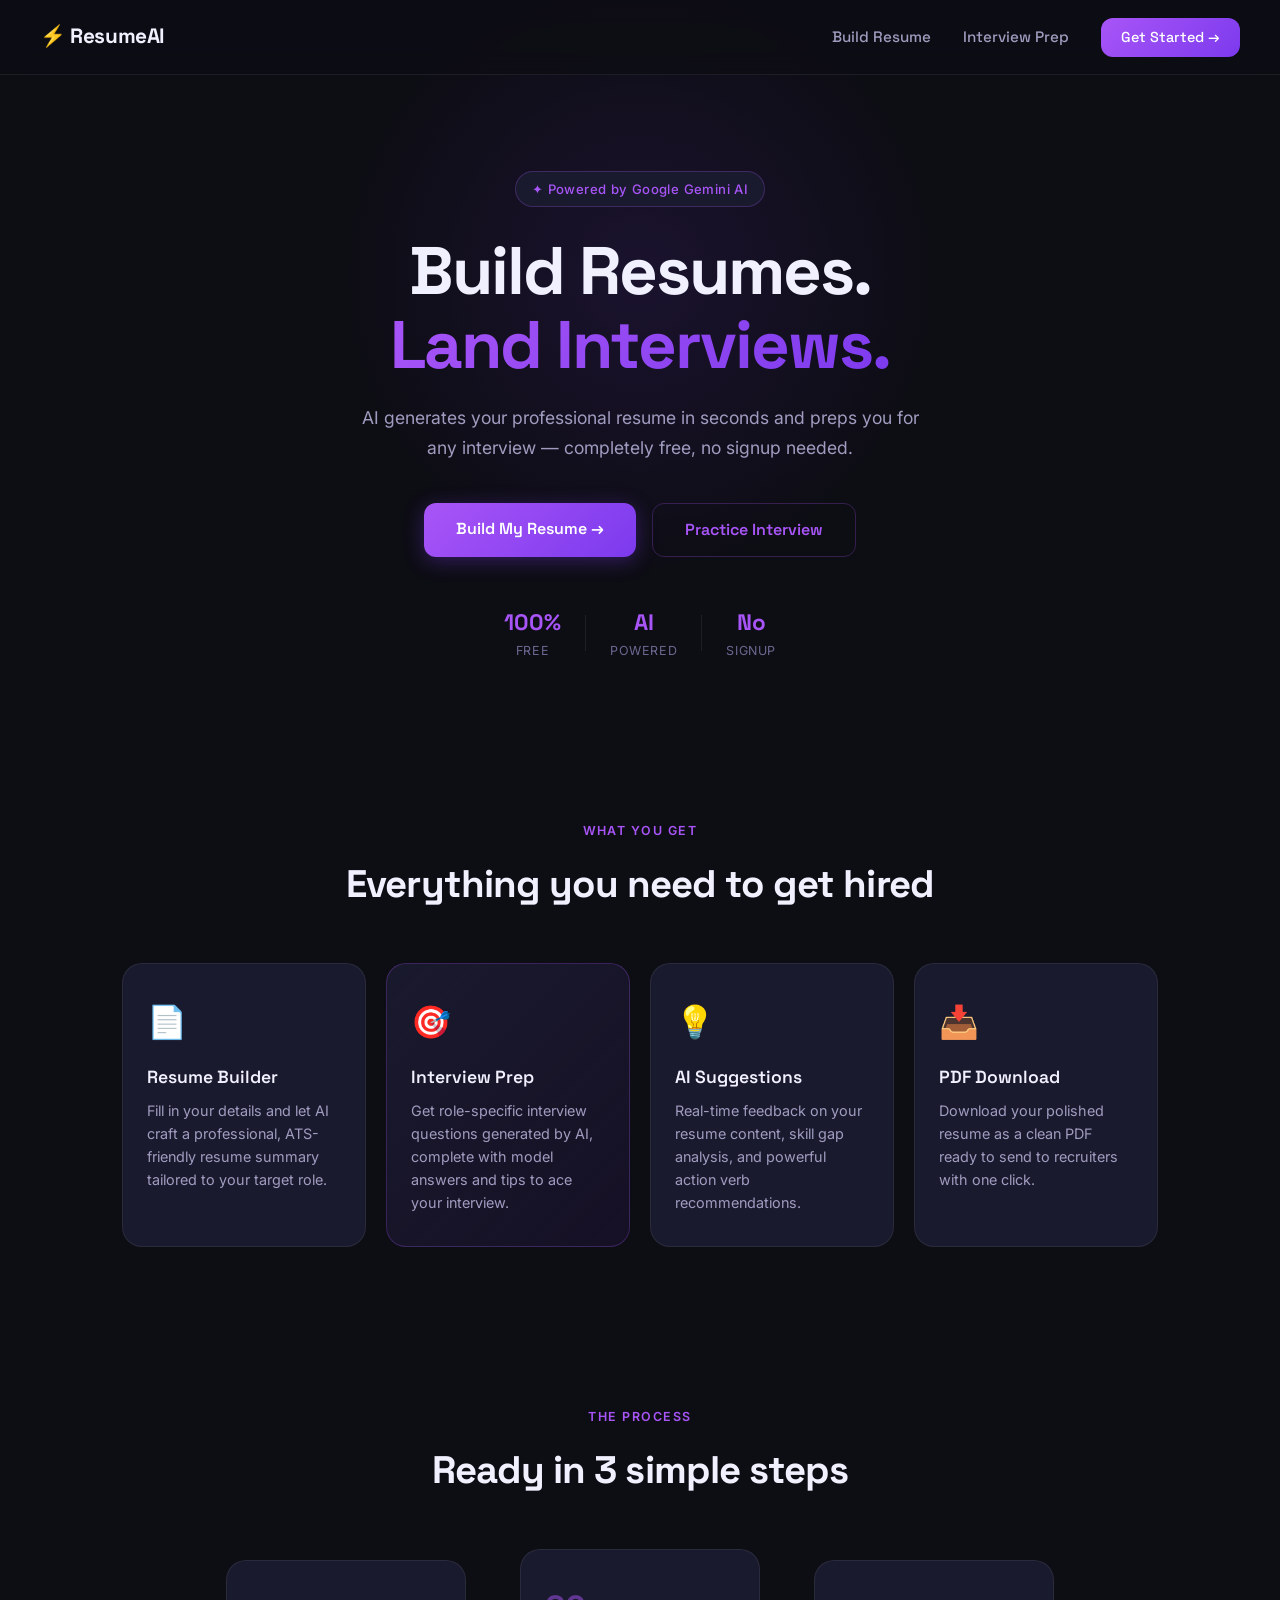
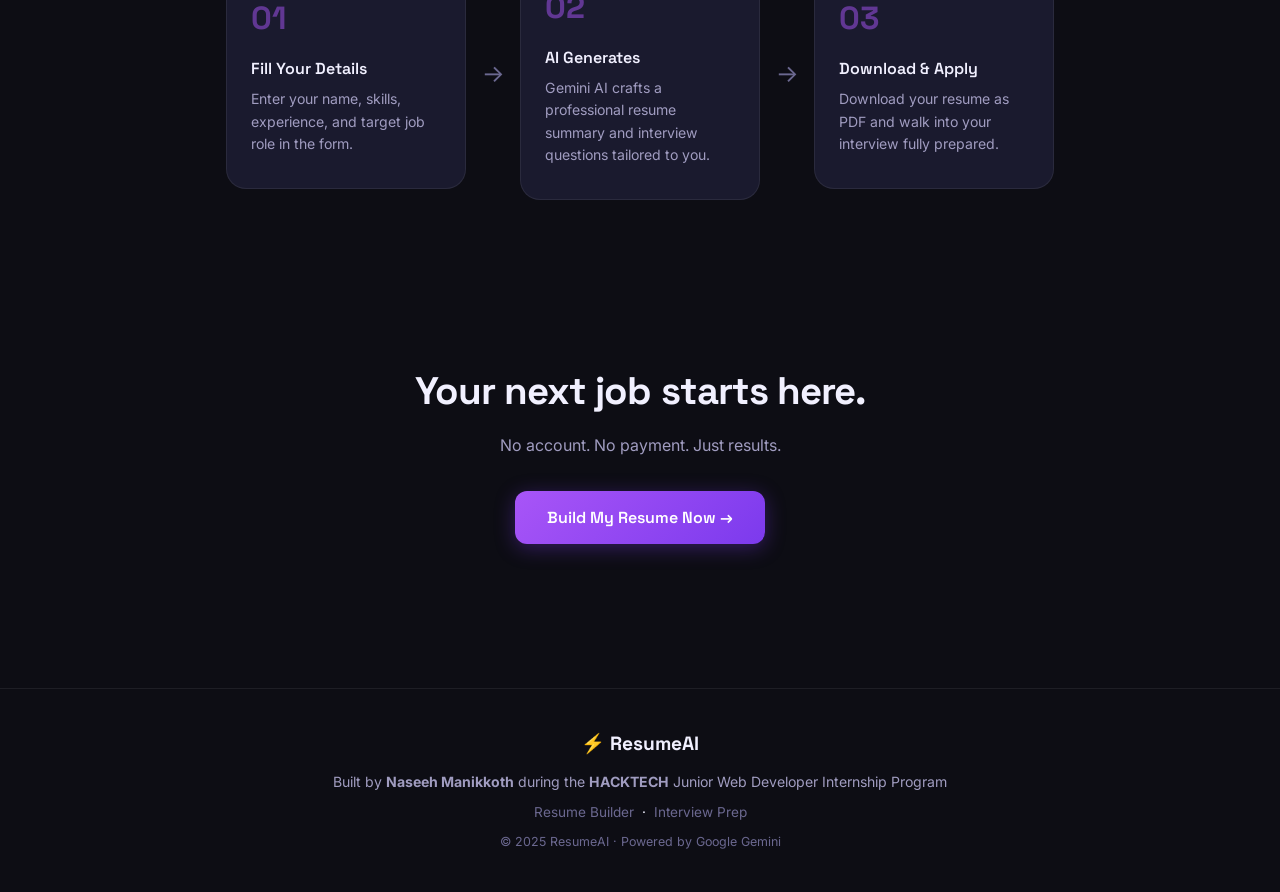
==== index.html @ ca69195d "Create index.html" ====
<!DOCTYPE html>
<html lang="en">
<head>
  <meta charset="UTF-8" />
  <meta name="viewport" content="width=device-width, initial-scale=1.0"/>
  <title>AI Resume Builder | HACKTECH</title>
  <link rel="stylesheet" href="css/style.css"/>
  <link href="https://fonts.googleapis.com/css2?family=Space+Grotesk:wght@400;500;600;700&family=Inter:wght@300;400;500&display=swap" rel="stylesheet"/>
</head>
<body>

  <nav class="navbar">
    <div class="nav-logo">⚡ ResumeAI</div>
    <div class="nav-links">
      <a href="resume-builder.html">Build Resume</a>
      <a href="interview-prep.html">Interview Prep</a>
      <a href="resume-builder.html" class="btn-nav">Get Started →</a>
    </div>
    <div class="hamburger" onclick="toggleMenu()">☰</div>
  </nav>


  <div class="mobile-menu" id="mobileMenu">
    <a href="resume-builder.html" onclick="toggleMenu()">Build Resume</a>
    <a href="interview-prep.html" onclick="toggleMenu()">Interview Prep</a>
    <a href="resume-builder.html" class="btn-nav" onclick="toggleMenu()">Get Started →</a>
  </div>


  <section class="hero">
    <div class="hero-badge">✦ Powered by Google Gemini AI</div>
    <h1 class="hero-title">Build Resumes.<br/><span class="gradient-text">Land Interviews.</span></h1>
    <p class="hero-sub">AI generates your professional resume in seconds and preps you for any interview — completely free, no signup needed.</p>
    <div class="hero-buttons">
      <a href="resume-builder.html" class="btn-primary">Build My Resume →</a>
      <a href="interview-prep.html" class="btn-secondary">Practice Interview</a>
    </div>
    <div class="hero-stats">
      <div class="stat"><span class="stat-num">100%</span><span class="stat-label">Free</span></div>
      <div class="stat-divider"></div>
      <div class="stat"><span class="stat-num">AI</span><span class="stat-label">Powered</span></div>
      <div class="stat-divider"></div>
      <div class="stat"><span class="stat-num">No</span><span class="stat-label">Signup</span></div>
    </div>
  </section>


  <section class="features">
    <p class="section-eyebrow">What you get</p>
    <h2 class="section-title">Everything you need to get hired</h2>
    <div class="features-grid">
      <div class="feature-card">
        <div class="feature-icon">📄</div>
        <h3>Resume Builder</h3>
        <p>Fill in your details and let AI craft a professional, ATS-friendly resume summary tailored to your target role.</p>
      </div>
      <div class="feature-card feature-card--highlight">
        <div class="feature-icon">🎯</div>
        <h3>Interview Prep</h3>
        <p>Get role-specific interview questions generated by AI, complete with model answers and tips to ace your interview.</p>
      </div>
      <div class="feature-card">
        <div class="feature-icon">💡</div>
        <h3>AI Suggestions</h3>
        <p>Real-time feedback on your resume content, skill gap analysis, and powerful action verb recommendations.</p>
      </div>
      <div class="feature-card">
        <div class="feature-icon">📥</div>
        <h3>PDF Download</h3>
        <p>Download your polished resume as a clean PDF ready to send to recruiters with one click.</p>
      </div>
    </div>
  </section>


  <section class="how-it-works">
    <p class="section-eyebrow">The process</p>
    <h2 class="section-title">Ready in 3 simple steps</h2>
    <div class="steps">
      <div class="step">
        <div class="step-num">01</div>
        <h3>Fill Your Details</h3>
        <p>Enter your name, skills, experience, and target job role in the form.</p>
      </div>
      <div class="step-arrow">→</div>
      <div class="step">
        <div class="step-num">02</div>
        <h3>AI Generates</h3>
        <p>Gemini AI crafts a professional resume summary and interview questions tailored to you.</p>
      </div>
      <div class="step-arrow">→</div>
      <div class="step">
        <div class="step-num">03</div>
        <h3>Download & Apply</h3>
        <p>Download your resume as PDF and walk into your interview fully prepared.</p>
      </div>
    </div>
  </section>


  <section class="cta-section">
    <h2>Your next job starts here.</h2>
    <p>No account. No payment. Just results.</p>
    <a href="resume-builder.html" class="btn-primary">Build My Resume Now →</a>
  </section>

  <footer class="footer">
    <div class="footer-logo">⚡ ResumeAI</div>
    <p class="footer-credit">Built by <strong>Naseeh Manikkoth</strong> during the <strong>HACKTECH</strong> Junior Web Developer Internship Program</p>
    <p class="footer-links">
      <a href="resume-builder.html">Resume Builder</a> &nbsp;·&nbsp;
      <a href="interview-prep.html">Interview Prep</a>
    </p>
    <p class="footer-copy">© 2025 ResumeAI · Powered by Google Gemini</p>
  </footer>

  <script src="js/main.js"></script>
</body>
</html>
---- css/style.css ----
/* =============================================
   RESUMEAI — GLOBAL STYLES
   Theme: Purple & Dark (Modern/Techy)
   Fonts: Space Grotesk (display) + Inter (body)
============================================= */

/* --- RESET & BASE --- */
*, *::before, *::after { box-sizing: border-box; margin: 0; padding: 0; }

:root {
  --bg-base:        #0d0d14;
  --bg-surface:     #13131f;
  --bg-card:        #1a1a2e;
  --bg-card-hover:  #1f1f38;
  --purple-bright:  #a855f7;
  --purple-mid:     #7c3aed;
  --purple-soft:    #6d28d9;
  --purple-glow:    rgba(168, 85, 247, 0.15);
  --purple-border:  rgba(168, 85, 247, 0.25);
  --text-primary:   #f1f0ff;
  --text-secondary: #a09cc0;
  --text-muted:     #6b6890;
  --border:         rgba(255,255,255,0.07);
  --border-hover:   rgba(168, 85, 247, 0.4);
  --gradient:       linear-gradient(135deg, #a855f7, #7c3aed);
  --font-display:   'Space Grotesk', sans-serif;
  --font-body:      'Inter', sans-serif;
  --radius:         12px;
  --radius-lg:      20px;
  --transition:     0.2s ease;
}

html { scroll-behavior: smooth; }

body {
  background-color: var(--bg-base);
  color: var(--text-primary);
  font-family: var(--font-body);
  font-size: 16px;
  line-height: 1.6;
  min-height: 100vh;
}

a { color: var(--purple-bright); text-decoration: none; transition: color var(--transition); }
a:hover { color: #c084fc; }

input, select, textarea {
  width: 100%;
  background: var(--bg-card);
  border: 1px solid var(--border);
  border-radius: var(--radius);
  color: var(--text-primary);
  font-family: var(--font-body);
  font-size: 0.95rem;
  padding: 0.75rem 1rem;
  outline: none;
  transition: border-color var(--transition), box-shadow var(--transition);
}
input::placeholder, textarea::placeholder { color: var(--text-muted); }
input:focus, select:focus, textarea:focus {
  border-color: var(--purple-bright);
  box-shadow: 0 0 0 3px var(--purple-glow);
}
select option { background: var(--bg-card); }
textarea { resize: vertical; }

/* --- BUTTONS --- */
.btn-primary {
  display: inline-block;
  background: var(--gradient);
  color: #fff;
  font-family: var(--font-display);
  font-size: 1rem;
  font-weight: 600;
  padding: 0.85rem 2rem;
  border-radius: var(--radius);
  border: none;
  cursor: pointer;
  transition: opacity var(--transition), transform var(--transition), box-shadow var(--transition);
  box-shadow: 0 4px 20px rgba(124, 58, 237, 0.35);
}
.btn-primary:hover {
  opacity: 0.92;
  transform: translateY(-1px);
  box-shadow: 0 6px 28px rgba(124, 58, 237, 0.5);
  color: #fff;
}

.btn-secondary {
  display: inline-block;
  background: transparent;
  color: var(--purple-bright);
  font-family: var(--font-display);
  font-size: 1rem;
  font-weight: 600;
  padding: 0.85rem 2rem;
  border-radius: var(--radius);
  border: 1.5px solid var(--purple-border);
  cursor: pointer;
  transition: background var(--transition), border-color var(--transition);
}
.btn-secondary:hover {
  background: var(--purple-glow);
  border-color: var(--purple-bright);
  color: var(--purple-bright);
}

.btn-full { width: 100%; text-align: center; }

/* --- NAVBAR --- */
.navbar {
  display: flex;
  align-items: center;
  justify-content: space-between;
  padding: 1.1rem 2.5rem;
  background: rgba(13,13,20,0.85);
  backdrop-filter: blur(12px);
  border-bottom: 1px solid var(--border);
  position: sticky;
  top: 0;
  z-index: 100;
}

.nav-logo {
  font-family: var(--font-display);
  font-size: 1.3rem;
  font-weight: 700;
  color: var(--text-primary);
  letter-spacing: -0.02em;
}

.nav-links {
  display: flex;
  align-items: center;
  gap: 2rem;
}
.nav-links a {
  color: var(--text-secondary);
  font-family: var(--font-display);
  font-size: 0.95rem;
  font-weight: 500;
}
.nav-links a:hover, .nav-links a.active { color: var(--text-primary); }
.btn-nav {
  background: var(--gradient);
  color: #fff !important;
  padding: 0.5rem 1.25rem;
  border-radius: var(--radius);
  font-size: 0.9rem !important;
}
.btn-nav:hover { opacity: 0.88; }

.hamburger {
  display: none;
  font-size: 1.5rem;
  cursor: pointer;
  color: var(--text-primary);
}

.mobile-menu {
  display: none;
  flex-direction: column;
  gap: 0;
  background: var(--bg-surface);
  border-bottom: 1px solid var(--border);
}
.mobile-menu a {
  padding: 1rem 2rem;
  color: var(--text-secondary);
  font-family: var(--font-display);
  border-bottom: 1px solid var(--border);
}
.mobile-menu a:hover { color: var(--text-primary); background: var(--bg-card); }
.mobile-menu.open { display: flex; }

/* --- HERO --- */
.hero {
  text-align: center;
  padding: 6rem 2rem 5rem;
  max-width: 820px;
  margin: 0 auto;
  position: relative;
}

.hero::before {
  content: '';
  position: absolute;
  top: -100px;
  left: 50%;
  transform: translateX(-50%);
  width: 600px;
  height: 600px;
  background: radial-gradient(ellipse, rgba(124,58,237,0.12) 0%, transparent 70%);
  pointer-events: none;
  z-index: 0;
}

.hero > * { position: relative; z-index: 1; }

.hero-badge {
  display: inline-block;
  background: var(--bg-card);
  border: 1px solid var(--purple-border);
  color: var(--purple-bright);
  font-size: 0.82rem;
  font-weight: 500;
  padding: 0.4rem 1rem;
  border-radius: 999px;
  margin-bottom: 1.75rem;
  letter-spacing: 0.03em;
}

.hero-title {
  font-family: var(--font-display);
  font-size: clamp(2.6rem, 6vw, 4.2rem);
  font-weight: 700;
  line-height: 1.1;
  letter-spacing: -0.03em;
  margin-bottom: 1.25rem;
  color: var(--text-primary);
}

.gradient-text {
  background: var(--gradient);
  -webkit-background-clip: text;
  -webkit-text-fill-color: transparent;
  background-clip: text;
}

.hero-sub {
  font-size: 1.1rem;
  color: var(--text-secondary);
  max-width: 560px;
  margin: 0 auto 2.5rem;
  line-height: 1.7;
}

.hero-buttons {
  display: flex;
  gap: 1rem;
  justify-content: center;
  flex-wrap: wrap;
  margin-bottom: 3rem;
}

.hero-stats {
  display: flex;
  align-items: center;
  justify-content: center;
  gap: 1.5rem;
}
.stat { display: flex; flex-direction: column; align-items: center; }
.stat-num {
  font-family: var(--font-display);
  font-size: 1.4rem;
  font-weight: 700;
  color: var(--purple-bright);
}
.stat-label { font-size: 0.78rem; color: var(--text-muted); text-transform: uppercase; letter-spacing: 0.05em; }
.stat-divider { width: 1px; height: 36px; background: var(--border); }

/* --- SECTION SHARED --- */
.section-eyebrow {
  font-size: 0.78rem;
  font-weight: 600;
  text-transform: uppercase;
  letter-spacing: 0.12em;
  color: var(--purple-bright);
  margin-bottom: 0.75rem;
}
.section-title {
  font-family: var(--font-display);
  font-size: clamp(1.8rem, 3vw, 2.5rem);
  font-weight: 700;
  letter-spacing: -0.025em;
  margin-bottom: 3rem;
  color: var(--text-primary);
}

/* --- FEATURES --- */
.features {
  padding: 5rem 2rem;
  max-width: 1100px;
  margin: 0 auto;
  text-align: center;
}
.features-grid {
  display: grid;
  grid-template-columns: repeat(auto-fit, minmax(220px, 1fr));
  gap: 1.25rem;
}
.feature-card {
  background: var(--bg-card);
  border: 1px solid var(--border);
  border-radius: var(--radius-lg);
  padding: 2rem 1.5rem;
  text-align: left;
  transition: border-color var(--transition), transform var(--transition);
}
.feature-card:hover {
  border-color: var(--border-hover);
  transform: translateY(-3px);
}
.feature-card--highlight {
  border-color: var(--purple-border);
  background: linear-gradient(135deg, var(--bg-card) 0%, rgba(124,58,237,0.08) 100%);
}
.feature-icon { font-size: 2rem; margin-bottom: 1rem; }
.feature-card h3 {
  font-family: var(--font-display);
  font-size: 1.1rem;
  font-weight: 600;
  margin-bottom: 0.5rem;
  color: var(--text-primary);
}
.feature-card p { font-size: 0.9rem; color: var(--text-secondary); line-height: 1.6; }

/* --- HOW IT WORKS --- */
.how-it-works {
  padding: 5rem 2rem;
  max-width: 900px;
  margin: 0 auto;
  text-align: center;
}
.steps {
  display: flex;
  align-items: center;
  justify-content: center;
  gap: 1rem;
  flex-wrap: wrap;
}
.step {
  background: var(--bg-card);
  border: 1px solid var(--border);
  border-radius: var(--radius-lg);
  padding: 2rem 1.5rem;
  flex: 1;
  min-width: 180px;
  max-width: 240px;
  text-align: left;
}
.step-num {
  font-family: var(--font-display);
  font-size: 2rem;
  font-weight: 700;
  color: var(--purple-bright);
  opacity: 0.5;
  margin-bottom: 0.75rem;
}
.step h3 {
  font-family: var(--font-display);
  font-size: 1rem;
  font-weight: 600;
  margin-bottom: 0.4rem;
}
.step p { font-size: 0.88rem; color: var(--text-secondary); }
.step-arrow { font-size: 1.5rem; color: var(--text-muted); }

/* --- CTA --- */
.cta-section {
  text-align: center;
  padding: 5rem 2rem;
  max-width: 600px;
  margin: 0 auto;
}
.cta-section h2 {
  font-family: var(--font-display);
  font-size: clamp(1.8rem, 3vw, 2.5rem);
  font-weight: 700;
  letter-spacing: -0.025em;
  margin-bottom: 0.75rem;
}
.cta-section p { color: var(--text-secondary); margin-bottom: 2rem; }

/* --- PAGE HEADER (inner pages) --- */
.page-header {
  text-align: center;
  padding: 3.5rem 2rem 2rem;
  max-width: 700px;
  margin: 0 auto;
}
.page-header h1 {
  font-family: var(--font-display);
  font-size: clamp(1.8rem, 4vw, 2.8rem);
  font-weight: 700;
  letter-spacing: -0.025em;
  margin-bottom: 0.75rem;
}
.page-sub { color: var(--text-secondary); font-size: 1rem; }

/* --- FORM SHARED --- */
.form-section { margin-bottom: 2rem; }
.form-section-title {
  font-family: var(--font-display);
  font-size: 0.78rem;
  font-weight: 600;
  text-transform: uppercase;
  letter-spacing: 0.1em;
  color: var(--purple-bright);
  margin-bottom: 1rem;
  padding-bottom: 0.5rem;
  border-bottom: 1px solid var(--border);
}
.form-group { margin-bottom: 1rem; }
.form-group label {
  display: block;
  font-size: 0.88rem;
  font-weight: 500;
  color: var(--text-secondary);
  margin-bottom: 0.4rem;
}
.form-row {
  display: grid;
  grid-template-columns: 1fr 1fr;
  gap: 1rem;
}
.panel-title {
  font-family: var(--font-display);
  font-size: 1.2rem;
  font-weight: 700;
  margin-bottom: 1.5rem;
  color: var(--text-primary);
}

/* --- EMPTY & LOADING STATES --- */
.empty-state {
  display: flex;
  flex-direction: column;
  align-items: center;
  justify-content: center;
  height: 300px;
  text-align: center;
  color: var(--text-secondary);
}
.empty-icon { font-size: 3rem; margin-bottom: 1rem; opacity: 0.5; }
.empty-state p { font-size: 0.95rem; line-height: 1.6; }
.empty-sub { font-size: 0.82rem !important; color: var(--text-muted); margin-top: 0.4rem; }

.loading-state {
  display: flex;
  flex-direction: column;
  align-items: center;
  justify-content: center;
  height: 300px;
  gap: 1.25rem;
  color: var(--text-secondary);
}
.loader {
  width: 40px;
  height: 40px;
  border: 3px solid var(--border);
  border-top-color: var(--purple-bright);
  border-radius: 50%;
  animation: spin 0.8s linear infinite;
}
@keyframes spin { to { transform: rotate(360deg); } }

/* --- FOOTER --- */
.footer {
  text-align: center;
  padding: 2.5rem 2rem;
  border-top: 1px solid var(--border);
  margin-top: 4rem;
}
.footer-logo {
  font-family: var(--font-display);
  font-size: 1.2rem;
  font-weight: 700;
  margin-bottom: 0.75rem;
}
.footer-credit { font-size: 0.88rem; color: var(--text-secondary); margin-bottom: 0.5rem; }
.footer-links { font-size: 0.85rem; margin-bottom: 0.5rem; }
.footer-links a { color: var(--text-muted); }
.footer-links a:hover { color: var(--purple-bright); }
.footer-copy { font-size: 0.78rem; color: var(--text-muted); }

/* --- RESPONSIVE --- */
@media (max-width: 768px) {
  .nav-links { display: none; }
  .hamburger { display: block; }
  .navbar { padding: 1rem 1.5rem; }
  .form-row { grid-template-columns: 1fr; }
  .hero { padding: 4rem 1.5rem 3rem; }
  .features, .how-it-works { padding: 3rem 1.5rem; }
  .steps { flex-direction: column; align-items: stretch; }
  .step { max-width: 100%; }
  .step-arrow { transform: rotate(90deg); }
}
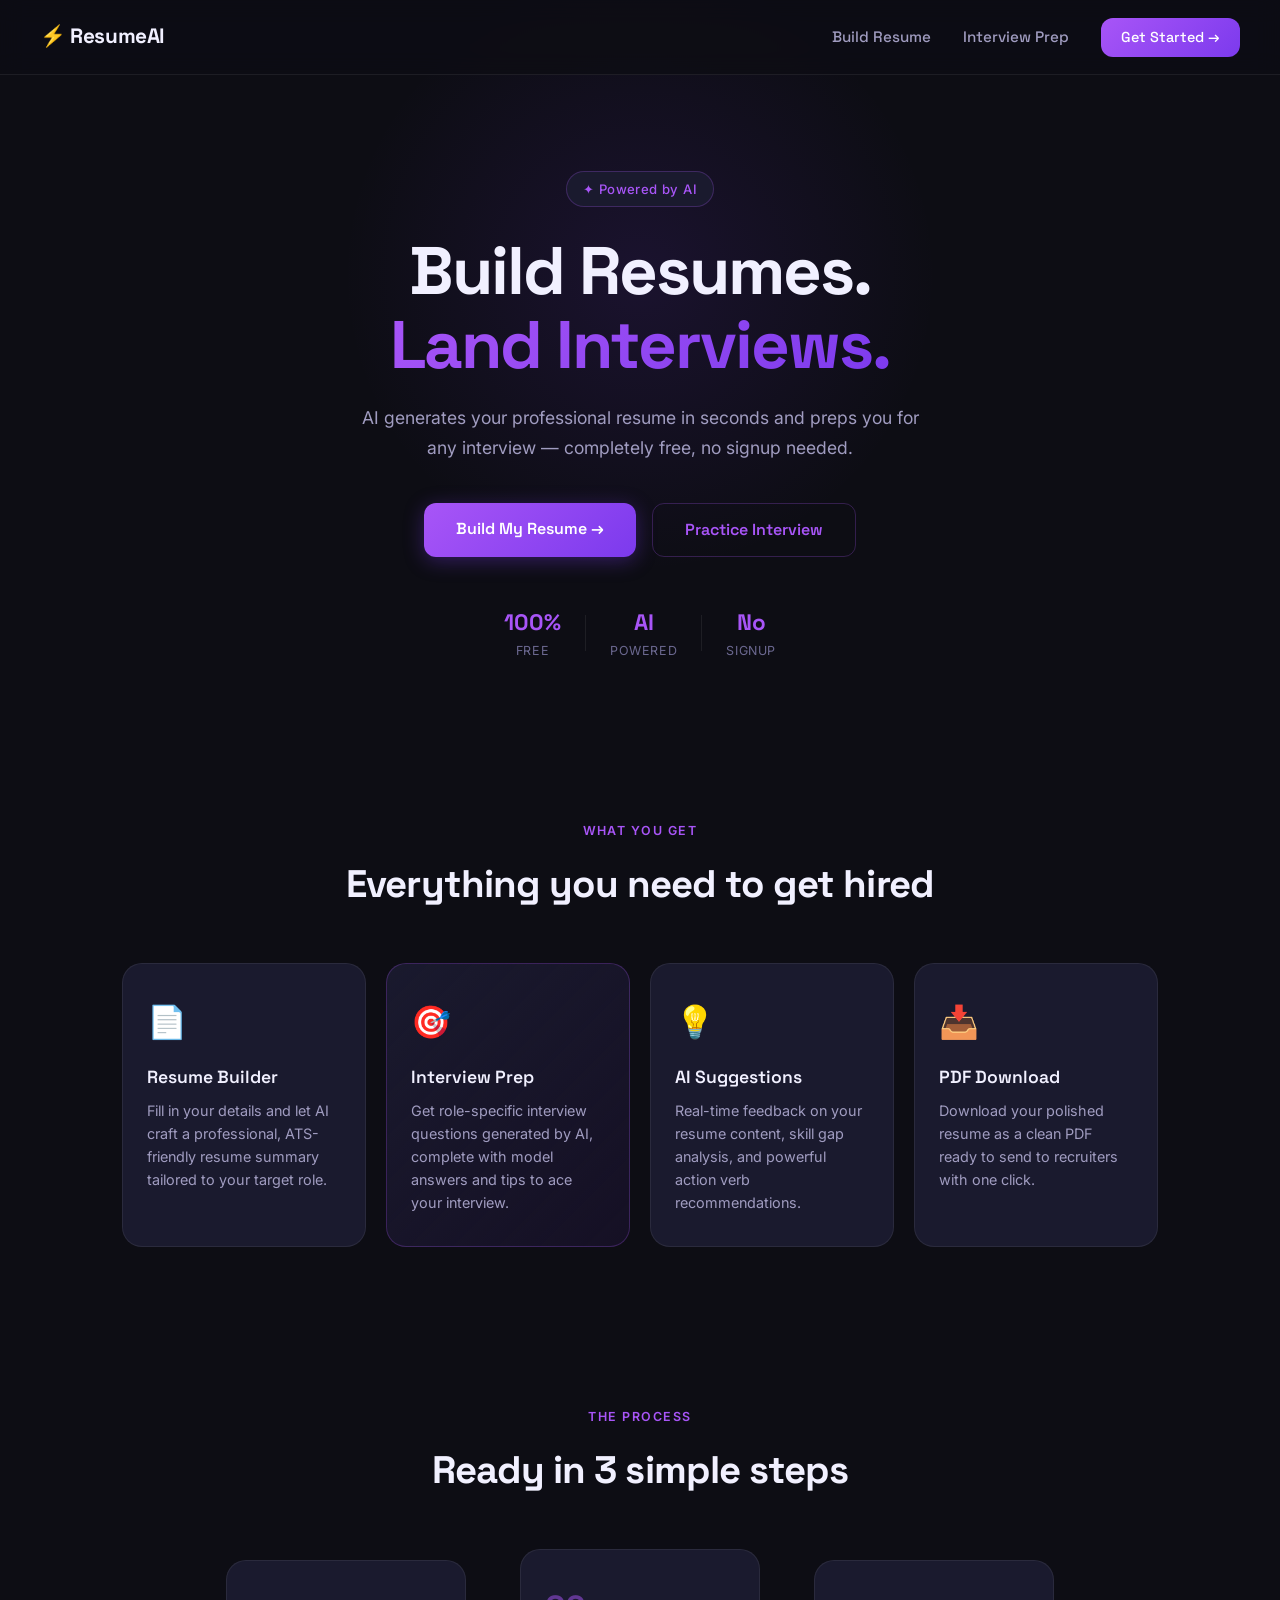
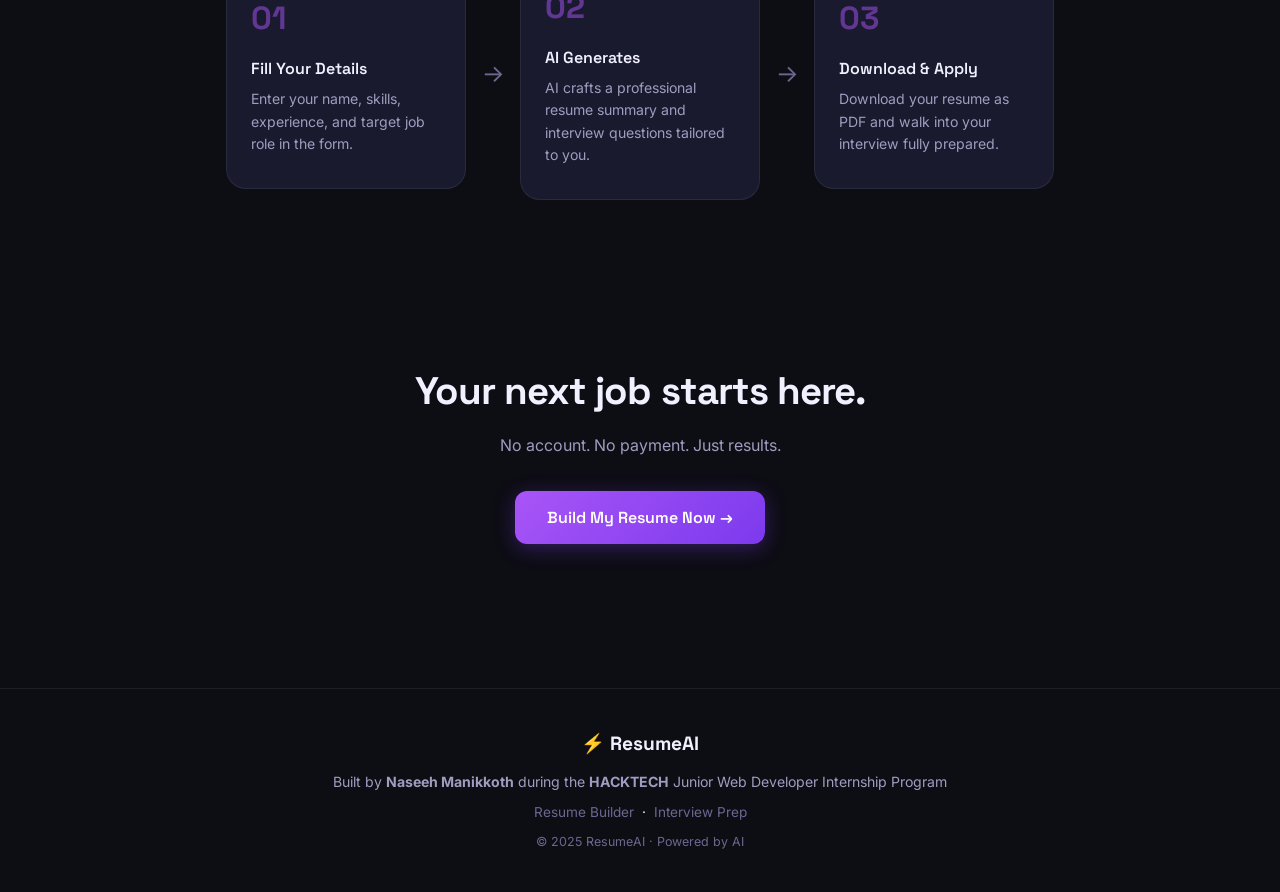
==== commit caabefcb: "Update index.html" ====
--- a/index.html
+++ b/index.html
@@ -28,7 +28,7 @@
 
 
   <section class="hero">
-    <div class="hero-badge">✦ Powered by Google Gemini AI</div>
+    <div class="hero-badge">✦ Powered by AI</div>
     <h1 class="hero-title">Build Resumes.<br/><span class="gradient-text">Land Interviews.</span></h1>
     <p class="hero-sub">AI generates your professional resume in seconds and preps you for any interview — completely free, no signup needed.</p>
     <div class="hero-buttons">
@@ -86,7 +86,7 @@
       <div class="step">
         <div class="step-num">02</div>
         <h3>AI Generates</h3>
-        <p>Gemini AI crafts a professional resume summary and interview questions tailored to you.</p>
+        <p>AI crafts a professional resume summary and interview questions tailored to you.</p>
       </div>
       <div class="step-arrow">→</div>
       <div class="step">
@@ -111,7 +111,7 @@
       <a href="resume-builder.html">Resume Builder</a> &nbsp;·&nbsp;
       <a href="interview-prep.html">Interview Prep</a>
     </p>
-    <p class="footer-copy">© 2025 ResumeAI · Powered by Google Gemini</p>
+    <p class="footer-copy">© 2025 ResumeAI · Powered by AI</p>
   </footer>
 
   <script src="js/main.js"></script>
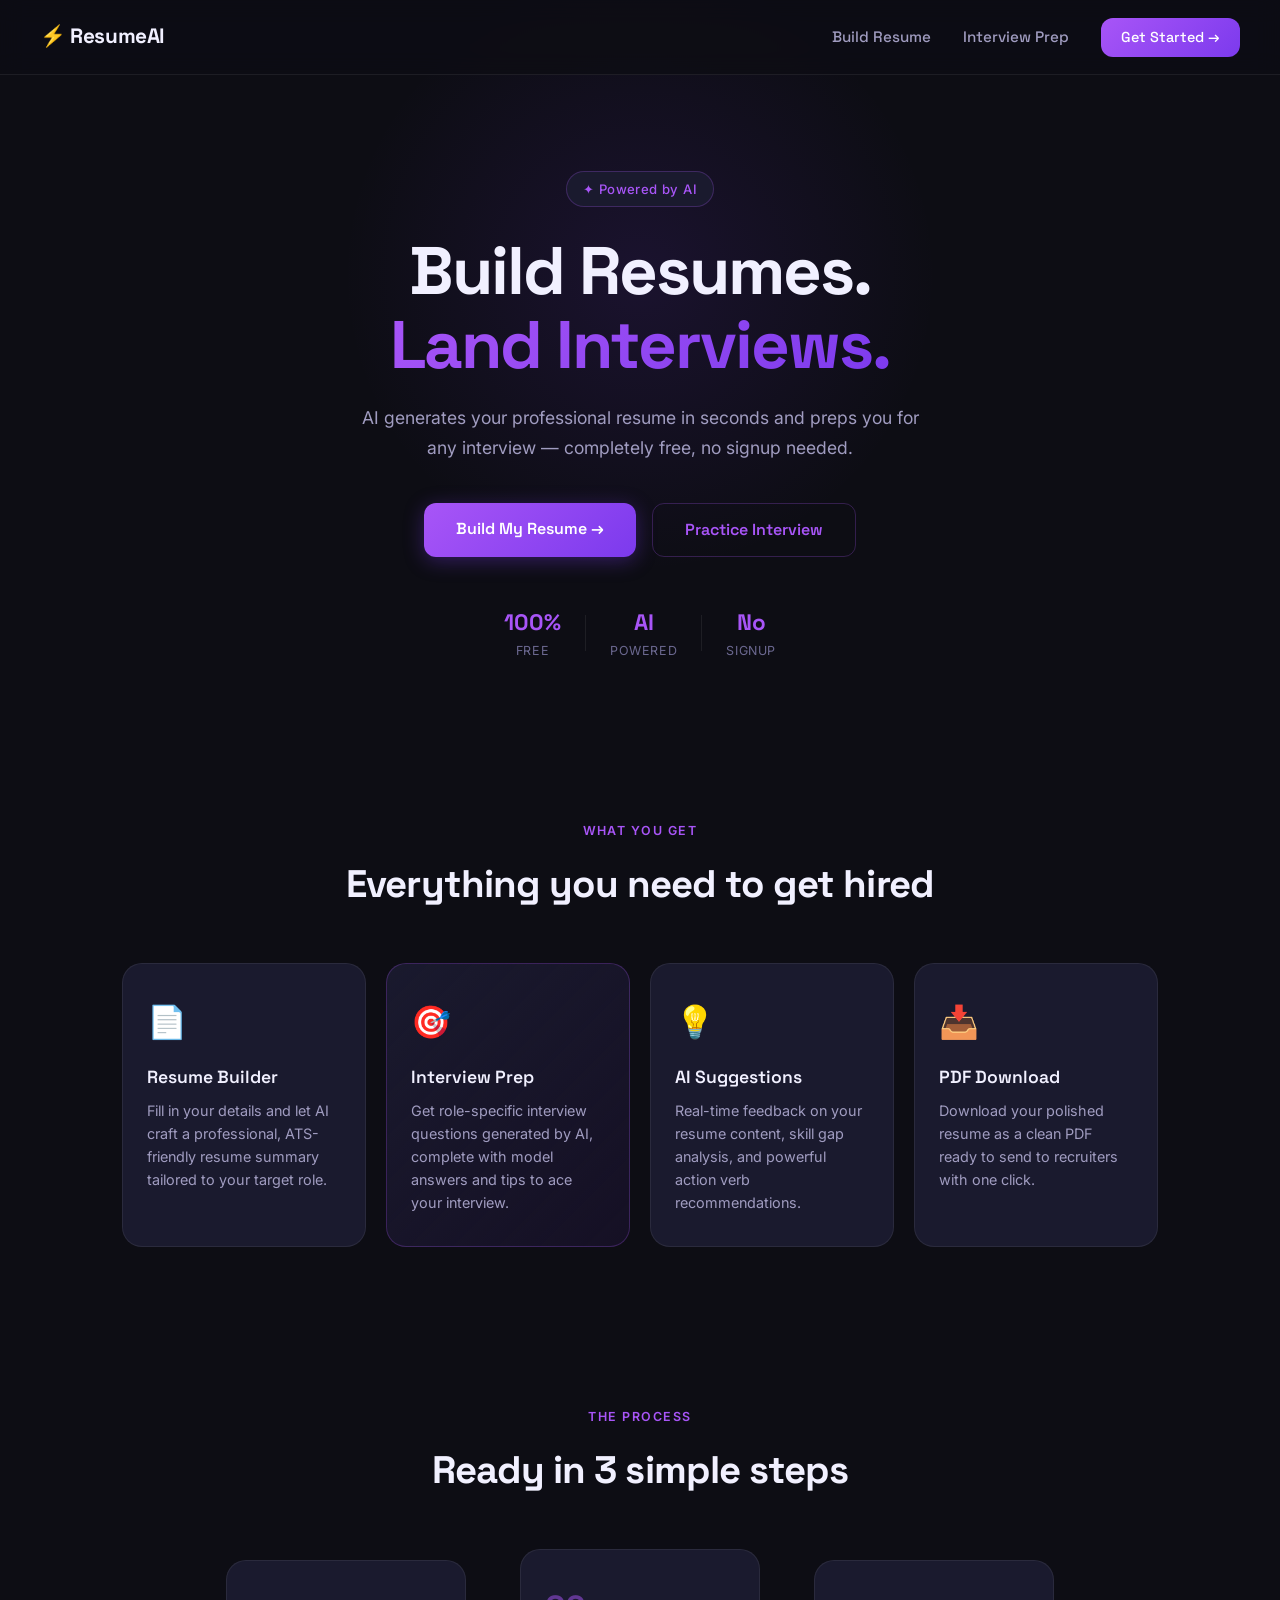
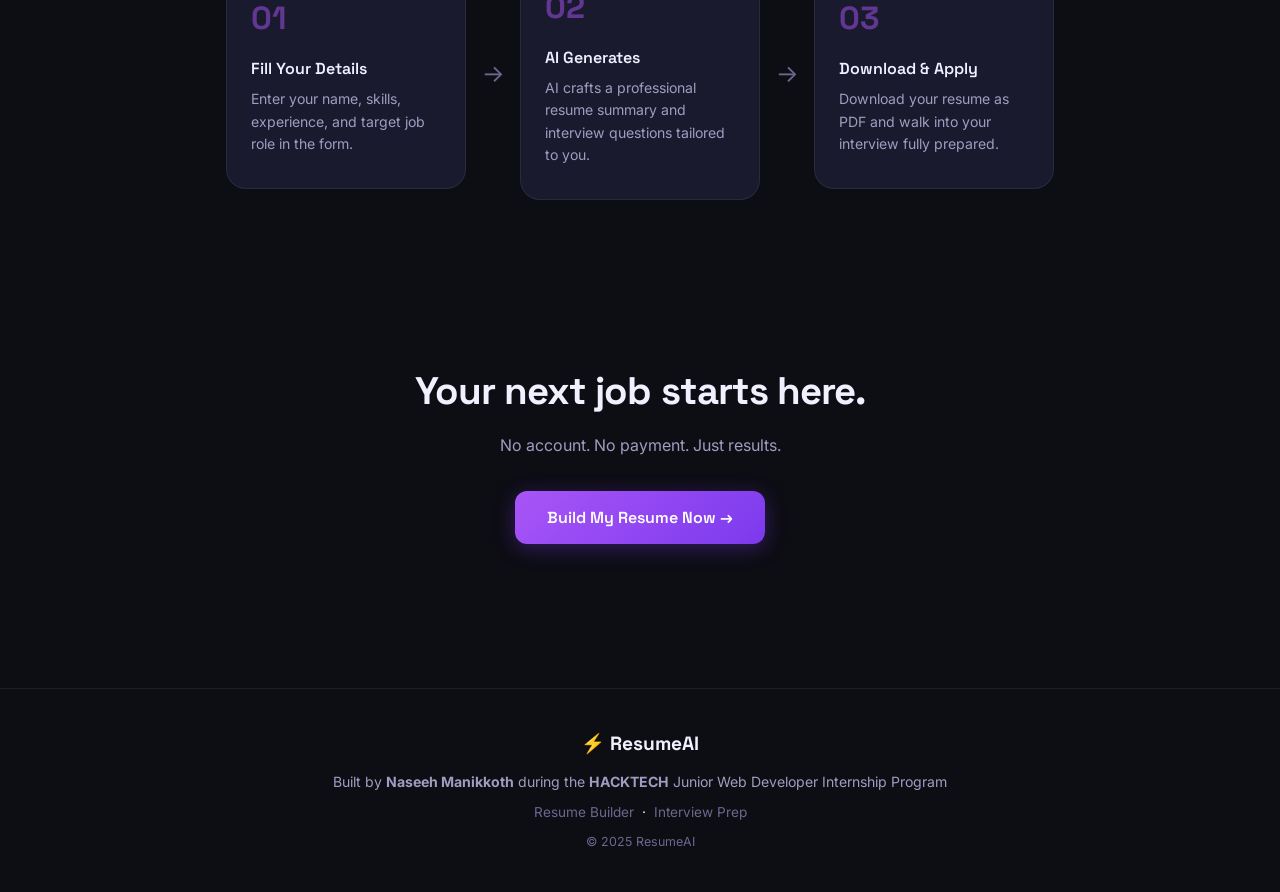
==== commit f69472ab: "Update index.html" ====
--- a/index.html
+++ b/index.html
@@ -111,7 +111,7 @@
       <a href="resume-builder.html">Resume Builder</a> &nbsp;·&nbsp;
       <a href="interview-prep.html">Interview Prep</a>
     </p>
-    <p class="footer-copy">© 2025 ResumeAI · Powered by AI</p>
+    <p class="footer-copy">© 2025 ResumeAI</p>
   </footer>
 
   <script src="js/main.js"></script>
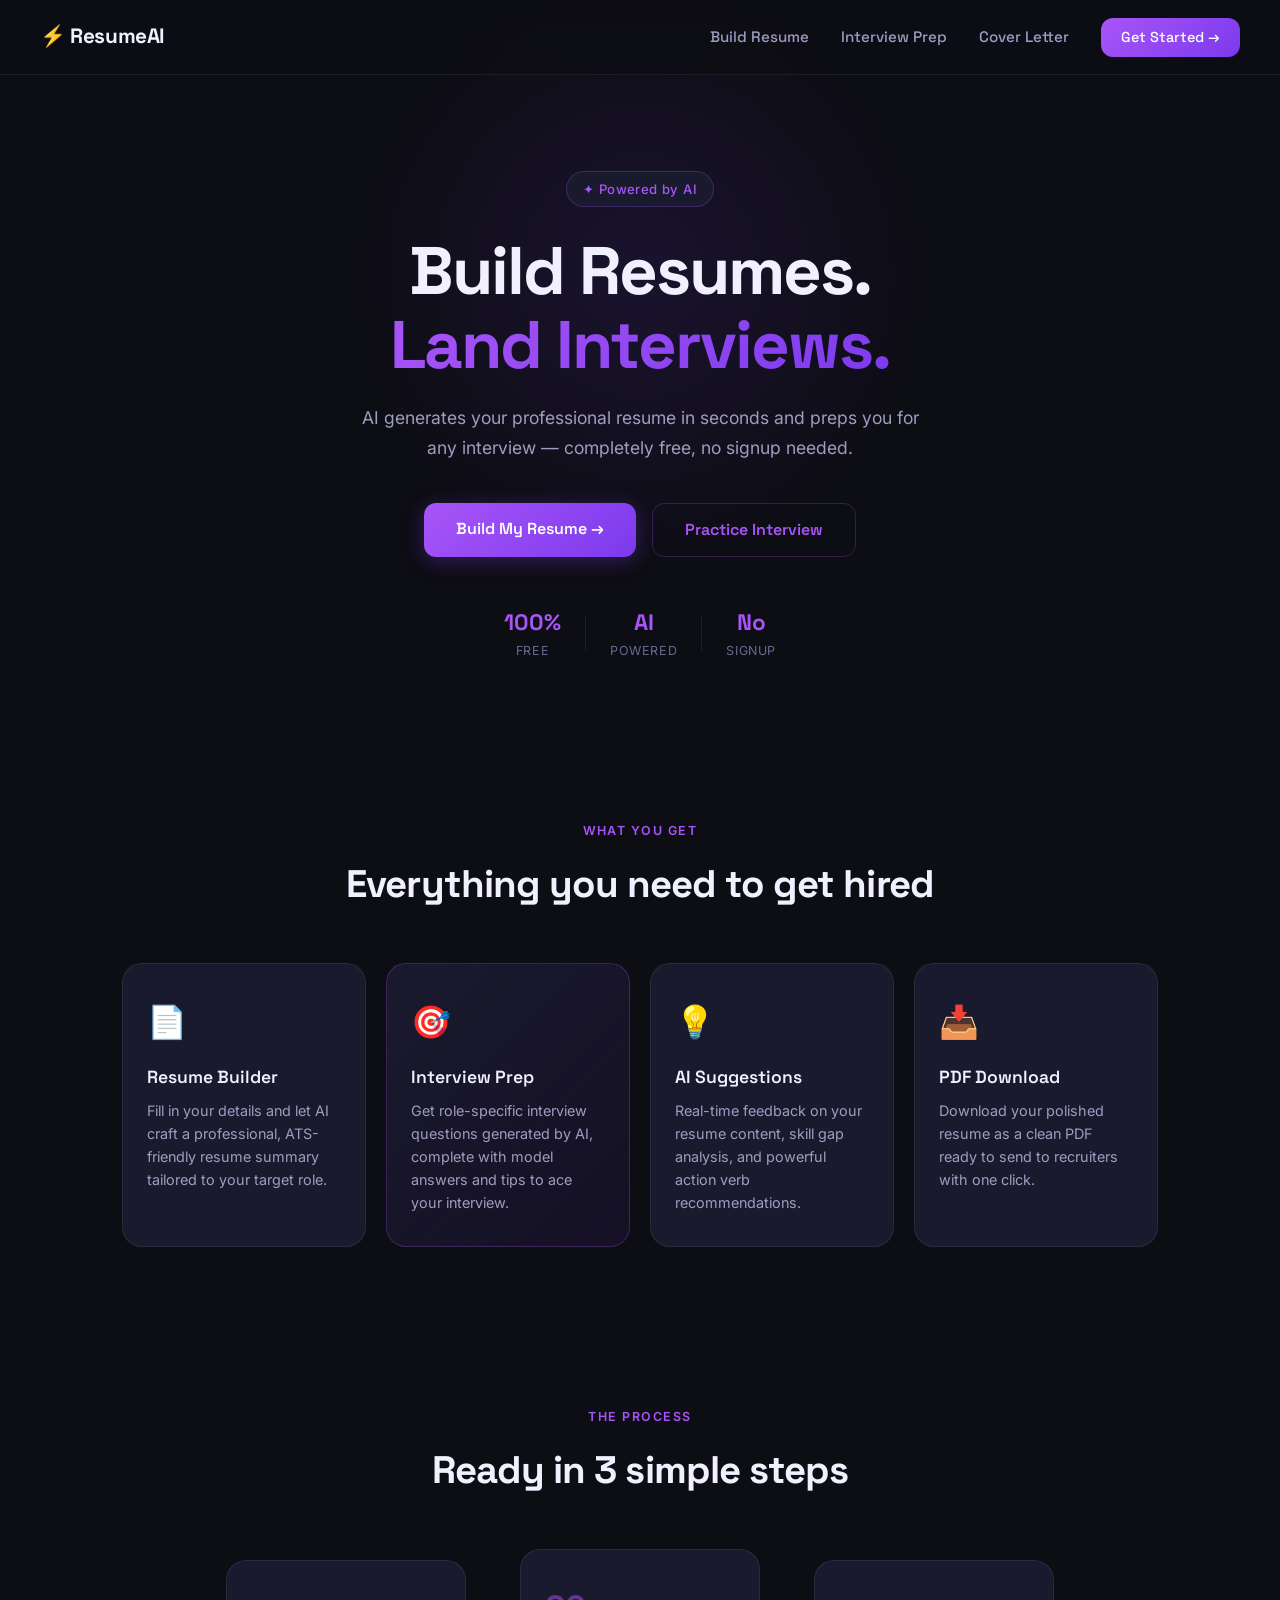
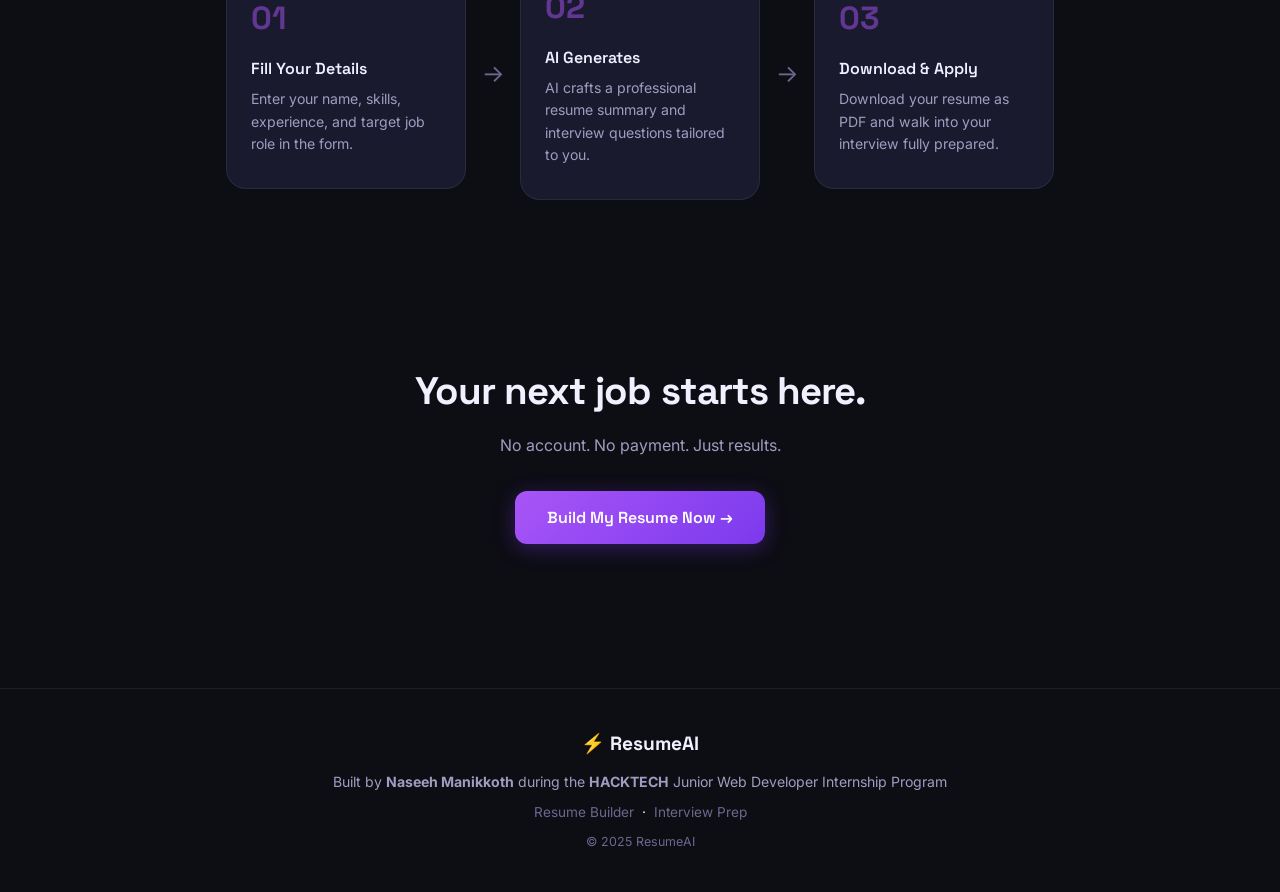
==== commit e8912109: "Update index.html" ====
--- a/index.html
+++ b/index.html
@@ -14,6 +14,7 @@
     <div class="nav-links">
       <a href="resume-builder.html">Build Resume</a>
       <a href="interview-prep.html">Interview Prep</a>
+      <a href="cover-letter.html">Cover Letter</a>
       <a href="resume-builder.html" class="btn-nav">Get Started →</a>
     </div>
     <div class="hamburger" onclick="toggleMenu()">☰</div>
@@ -23,6 +24,7 @@
   <div class="mobile-menu" id="mobileMenu">
     <a href="resume-builder.html" onclick="toggleMenu()">Build Resume</a>
     <a href="interview-prep.html" onclick="toggleMenu()">Interview Prep</a>
+    <a href="cover-letter.html" onclick="toggleMenu()">Cover Letter</a>
     <a href="resume-builder.html" class="btn-nav" onclick="toggleMenu()">Get Started →</a>
   </div>
 
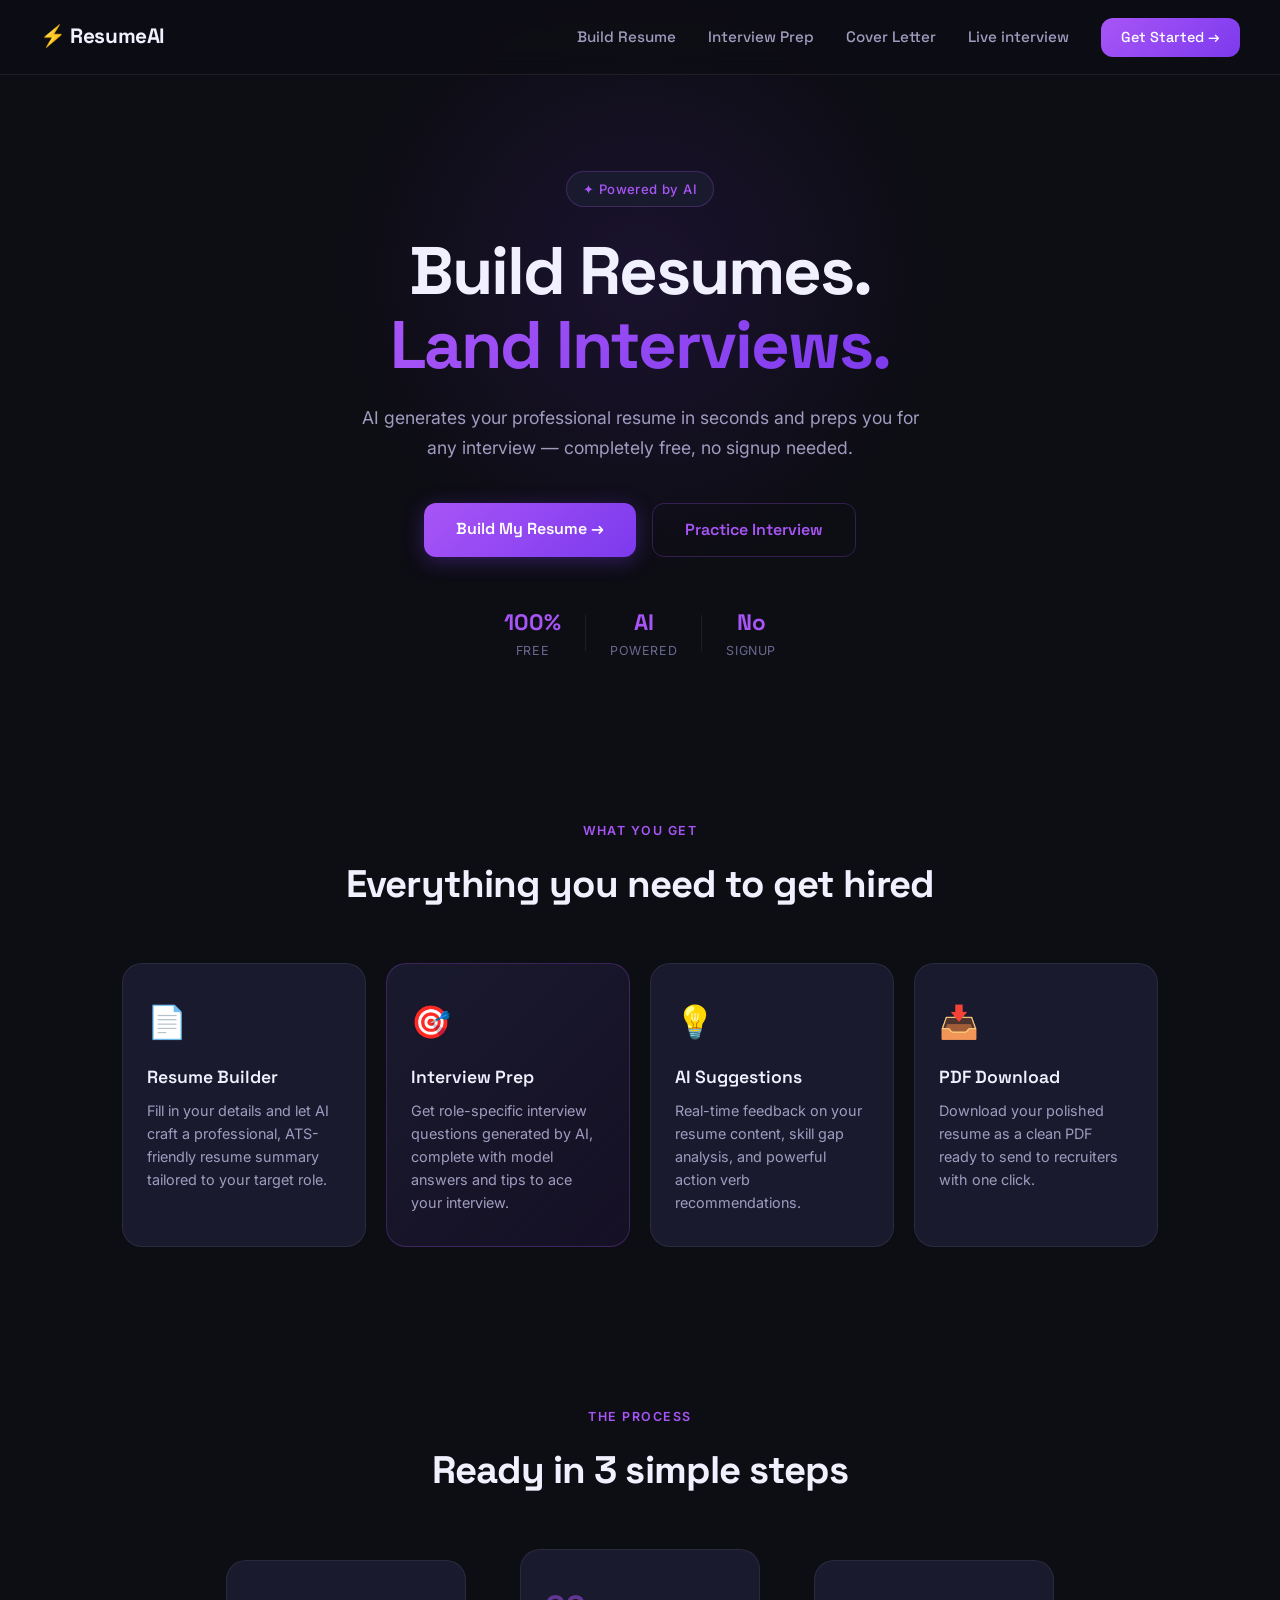
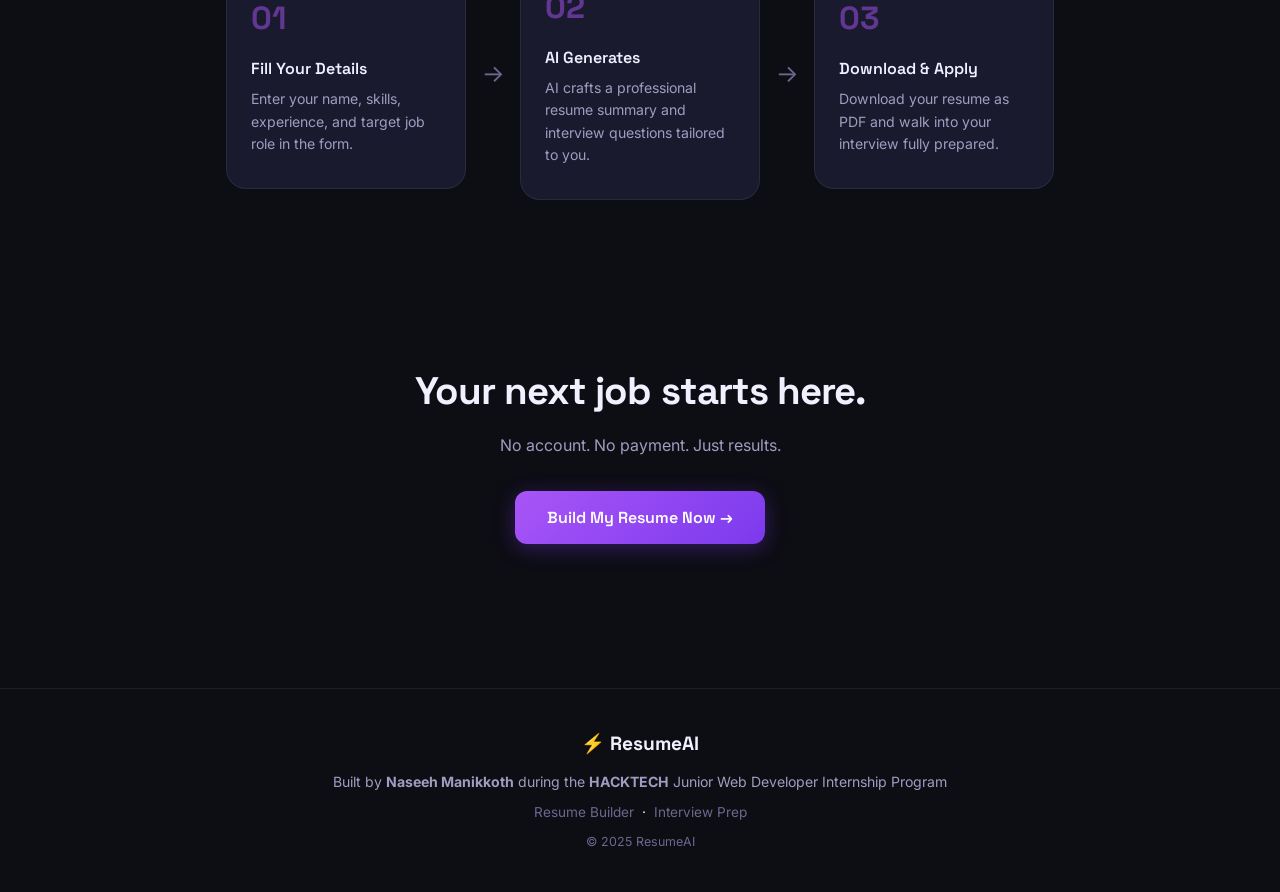
==== commit c094387a: "Update index.html" ====
--- a/index.html
+++ b/index.html
@@ -15,6 +15,7 @@
       <a href="resume-builder.html">Build Resume</a>
       <a href="interview-prep.html">Interview Prep</a>
       <a href="cover-letter.html">Cover Letter</a>
+      <a href="live-interview.html">Live interview</a>
       <a href="resume-builder.html" class="btn-nav">Get Started →</a>
     </div>
     <div class="hamburger" onclick="toggleMenu()">☰</div>
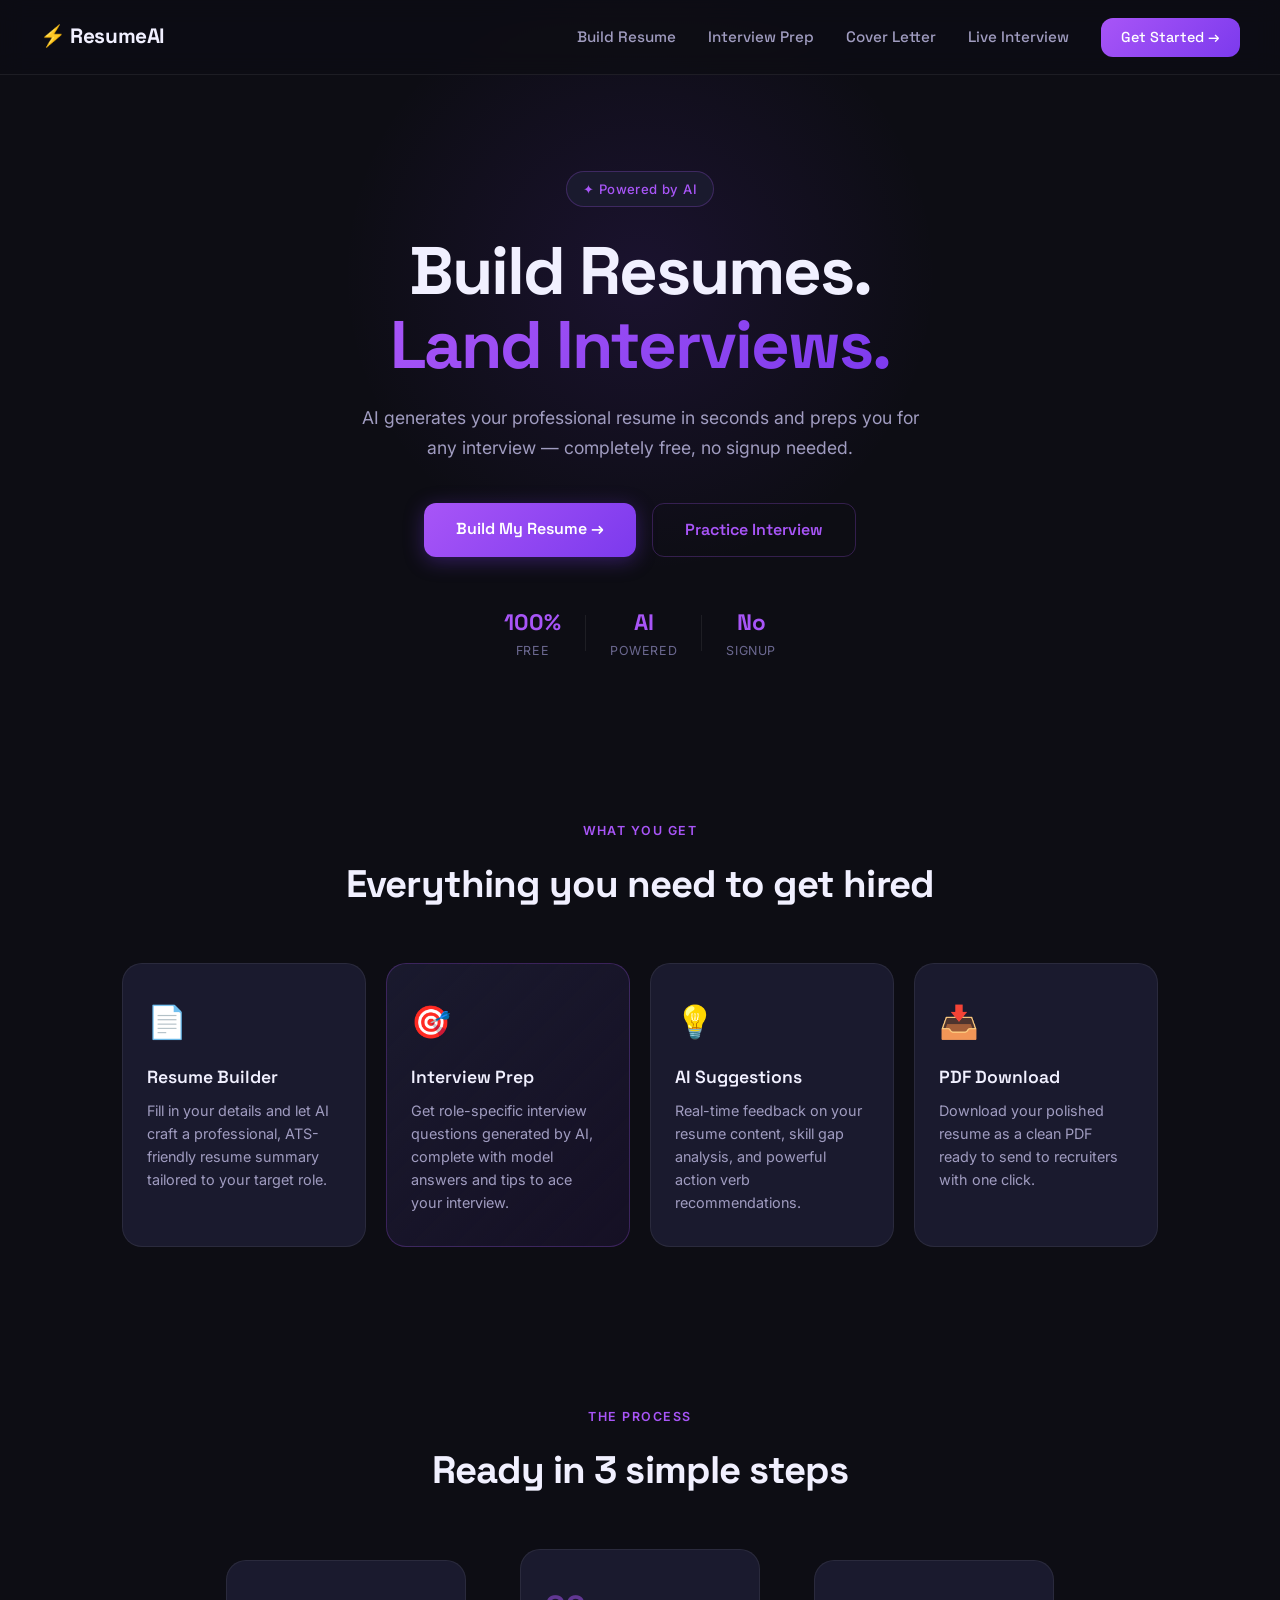
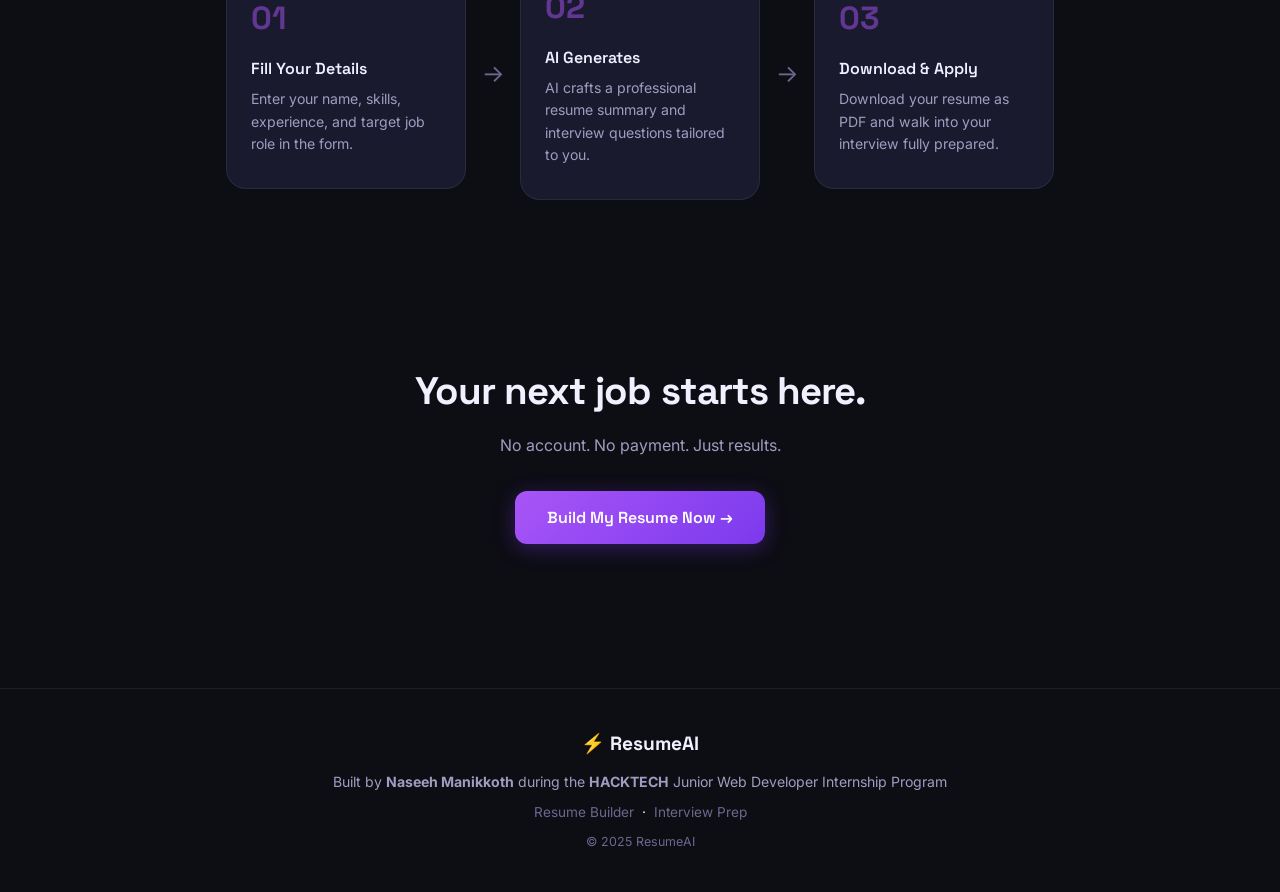
==== commit c5982320: "Update index.html" ====
--- a/index.html
+++ b/index.html
@@ -15,7 +15,7 @@
       <a href="resume-builder.html">Build Resume</a>
       <a href="interview-prep.html">Interview Prep</a>
       <a href="cover-letter.html">Cover Letter</a>
-      <a href="live-interview.html">Live interview</a>
+      <a href="live-interview.html">Live Interview</a>
       <a href="resume-builder.html" class="btn-nav">Get Started →</a>
     </div>
     <div class="hamburger" onclick="toggleMenu()">☰</div>
